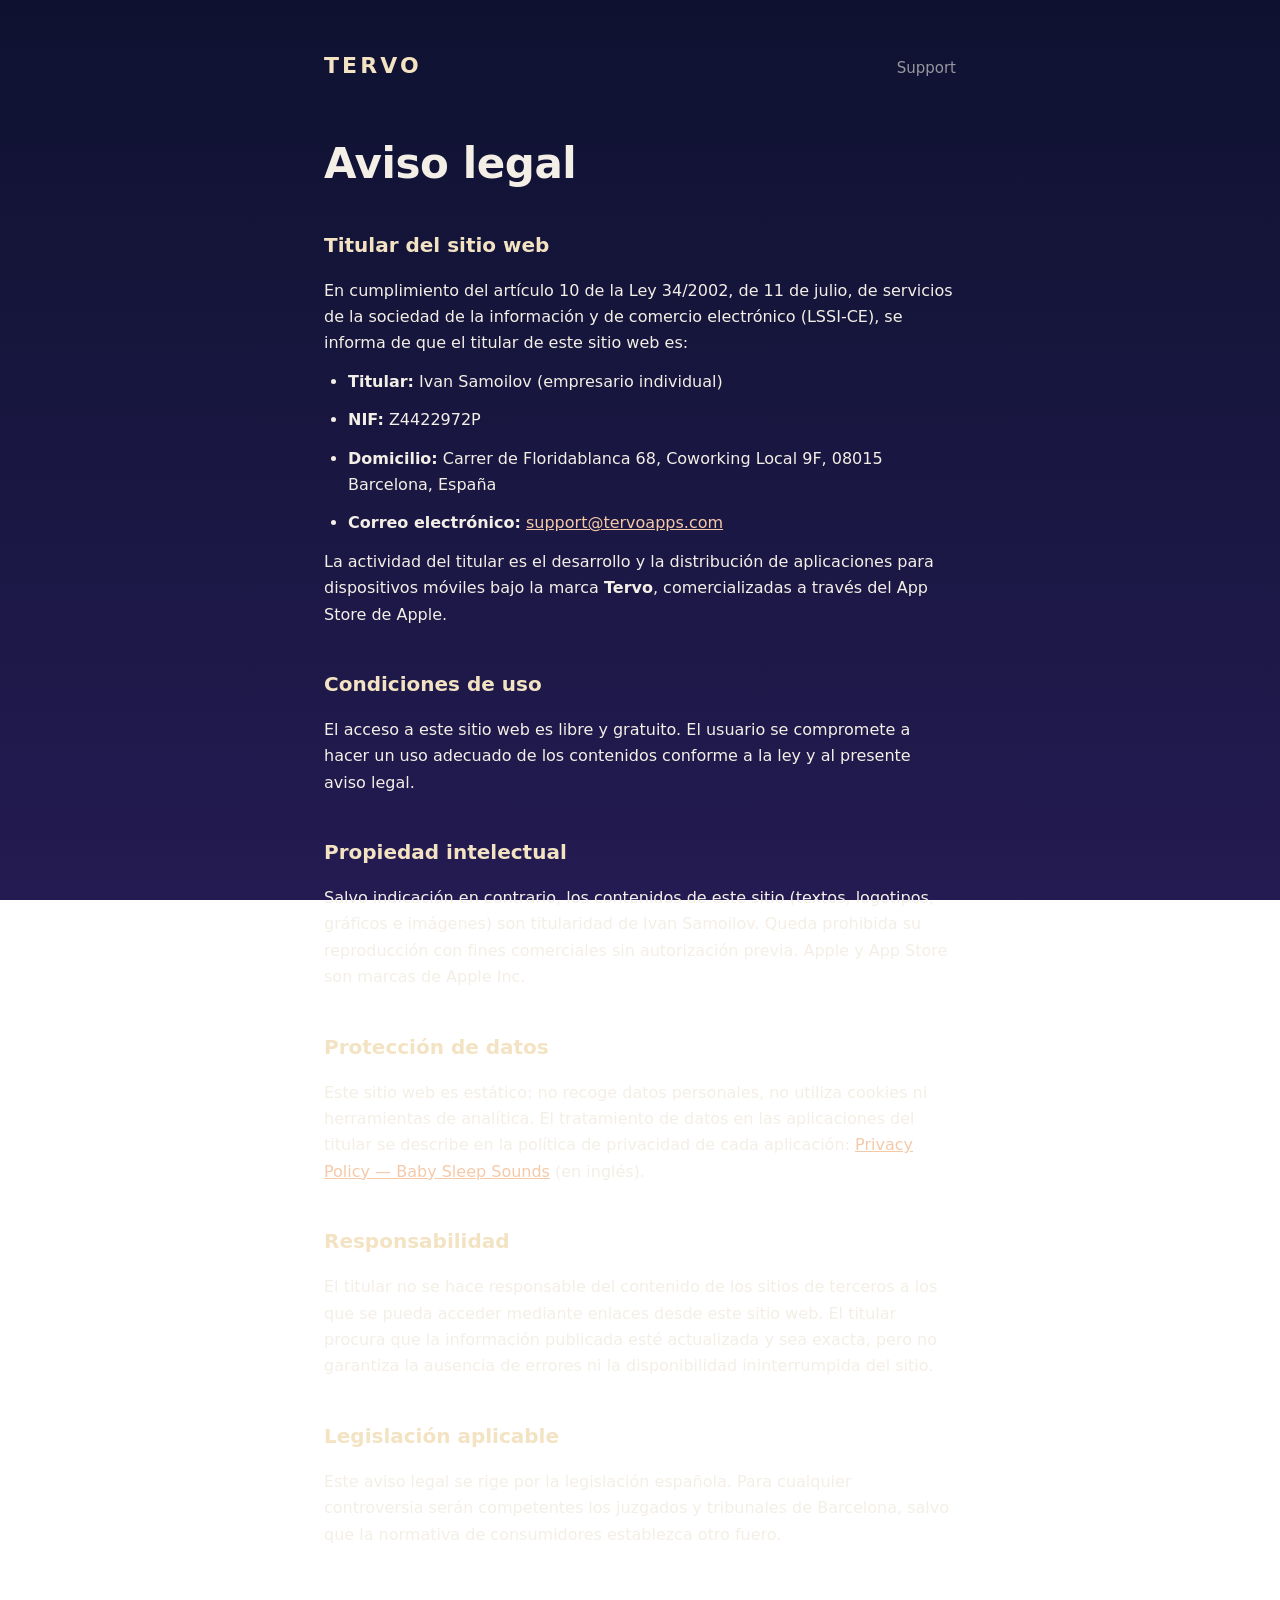
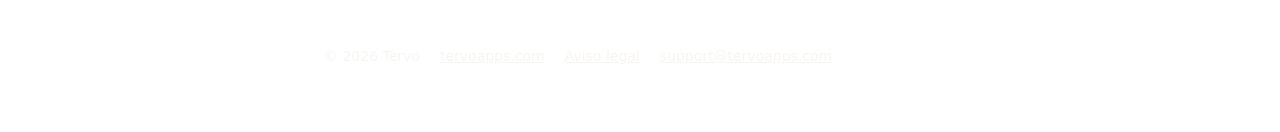
==== aviso-legal/index.html @ 7933a8a1 "Aviso legal (LSSI art. 10): titular, NIE, Sant Antoni address; footer links Co-Authored-By: Claude F" ====
<!doctype html>
<html lang="es">
<head>
    <meta charset="utf-8">
    <meta name="viewport" content="width=device-width, initial-scale=1">
    <title>Aviso legal — Tervo</title>
    <meta name="description" content="Aviso legal de tervoapps.com (Tervo), en cumplimiento del art. 10 de la LSSI-CE.">
    <link rel="stylesheet" href="/assets/style.css">
    <link rel="icon" type="image/png" href="/assets/favicon.png">
    <link rel="apple-touch-icon" href="/assets/apple-touch-icon.png">
</head>
<body>
    <div class="page privacy">
        <header class="site">
            <a class="wordmark" href="/">TERVO</a>
            <nav>
                <a href="/#support">Support</a>
            </nav>
        </header>

        <main>
            <h1>Aviso legal</h1>

            <h2>Titular del sitio web</h2>
            <p>En cumplimiento del artículo 10 de la Ley 34/2002, de 11 de julio, de
            servicios de la sociedad de la información y de comercio electrónico
            (LSSI-CE), se informa de que el titular de este sitio web es:</p>
            <ul>
                <li><strong>Titular:</strong> Ivan Samoilov (empresario individual)</li>
                <li><strong>NIF:</strong> Z4422972P</li>
                <li><strong>Domicilio:</strong> Carrer de Floridablanca 68, Coworking
                Local 9F, 08015 Barcelona, España</li>
                <li><strong>Correo electrónico:</strong>
                <a href="mailto:support@tervoapps.com">support@tervoapps.com</a></li>
            </ul>
            <p>La actividad del titular es el desarrollo y la distribución de
            aplicaciones para dispositivos móviles bajo la marca <strong>Tervo</strong>,
            comercializadas a través del App Store de Apple.</p>

            <h2>Condiciones de uso</h2>
            <p>El acceso a este sitio web es libre y gratuito. El usuario se compromete
            a hacer un uso adecuado de los contenidos conforme a la ley y al presente
            aviso legal.</p>

            <h2>Propiedad intelectual</h2>
            <p>Salvo indicación en contrario, los contenidos de este sitio (textos,
            logotipos, gráficos e imágenes) son titularidad de Ivan Samoilov. Queda
            prohibida su reproducción con fines comerciales sin autorización previa.
            Apple y App Store son marcas de Apple Inc.</p>

            <h2>Protección de datos</h2>
            <p>Este sitio web es estático: no recoge datos personales, no utiliza
            cookies ni herramientas de analítica. El tratamiento de datos en las
            aplicaciones del titular se describe en la política de privacidad de cada
            aplicación: <a href="/babysleepsounds/privacy/">Privacy Policy — Baby Sleep
            Sounds</a> (en inglés).</p>

            <h2>Responsabilidad</h2>
            <p>El titular no se hace responsable del contenido de los sitios de
            terceros a los que se pueda acceder mediante enlaces desde este sitio web.
            El titular procura que la información publicada esté actualizada y sea
            exacta, pero no garantiza la ausencia de errores ni la disponibilidad
            ininterrumpida del sitio.</p>

            <h2>Legislación aplicable</h2>
            <p>Este aviso legal se rige por la legislación española. Para cualquier
            controversia serán competentes los juzgados y tribunales de Barcelona,
            salvo que la normativa de consumidores establezca otro fuero.</p>
        </main>

        <footer>
            <span>© 2026 Tervo</span>
            <a href="/">tervoapps.com</a>
            <a href="/aviso-legal/">Aviso legal</a>
            <a href="mailto:support@tervoapps.com">support@tervoapps.com</a>
        </footer>
    </div>
</body>
</html>
---- assets/style.css ----
:root {
    --night-top: #0e1230;
    --night-bottom: #241b52;
    --surface: rgba(255, 255, 255, 0.07);
    --surface-border: rgba(255, 255, 255, 0.1);
    --text: #f4efe6;
    --text-secondary: rgba(244, 239, 230, 0.6);
    --peach: #f5c9a8;
    --lavender: #c9b8f0;
    --moon: #f3e3c2;
    --radius-card: 20px;
    --radius-control: 16px;
}

* {
    margin: 0;
    padding: 0;
    box-sizing: border-box;
}

html {
    -webkit-text-size-adjust: 100%;
}

body {
    font-family: ui-rounded, -apple-system, "SF Pro Rounded", system-ui, "Segoe UI", sans-serif;
    background: linear-gradient(180deg, var(--night-top) 0%, var(--night-bottom) 100%);
    background-attachment: fixed;
    color: var(--text);
    line-height: 1.65;
    min-height: 100vh;
}

.page {
    max-width: 680px;
    margin: 0 auto;
    padding: 48px 24px 64px;
}

header.site {
    display: flex;
    align-items: baseline;
    justify-content: space-between;
    margin-bottom: 56px;
}

.wordmark {
    font-size: 22px;
    font-weight: 800;
    letter-spacing: 0.14em;
    color: var(--moon);
    text-decoration: none;
}

header.site nav a {
    color: var(--text-secondary);
    text-decoration: none;
    font-size: 15px;
    margin-left: 20px;
}

header.site nav a:hover {
    color: var(--peach);
}

h1 {
    font-size: clamp(30px, 6vw, 42px);
    font-weight: 800;
    line-height: 1.15;
    letter-spacing: -0.01em;
    margin-bottom: 16px;
}

.lede {
    color: var(--text-secondary);
    font-size: 18px;
    max-width: 46ch;
}

section {
    margin-top: 56px;
}

h2 {
    font-size: 22px;
    font-weight: 700;
    margin-bottom: 16px;
    color: var(--moon);
}

.privacy h2 {
    margin-top: 40px;
    font-size: 20px;
}

.privacy p,
.privacy li {
    margin-bottom: 12px;
    color: var(--text);
}

.privacy ul {
    padding-left: 24px;
    margin-bottom: 12px;
}

.updated {
    color: var(--text-secondary);
    font-size: 15px;
    margin-bottom: 28px;
}

a {
    color: var(--peach);
}

a:hover {
    color: var(--moon);
}

.app-card {
    display: flex;
    gap: 20px;
    align-items: center;
    background: var(--surface);
    border: 1px solid var(--surface-border);
    border-radius: var(--radius-card);
    padding: 24px;
}

.app-card img {
    width: 96px;
    height: 96px;
    border-radius: 22px;
    flex-shrink: 0;
}

.app-card .name {
    font-size: 19px;
    font-weight: 700;
    margin-bottom: 4px;
}

.app-card .blurb {
    color: var(--text-secondary);
    font-size: 15.5px;
    margin-bottom: 10px;
}

.badge-soon {
    display: inline-block;
    font-size: 12.5px;
    font-weight: 700;
    letter-spacing: 0.04em;
    color: var(--night-top);
    background: var(--peach);
    border-radius: 999px;
    padding: 4px 12px;
}

.support-box {
    background: var(--surface);
    border: 1px solid var(--surface-border);
    border-radius: var(--radius-card);
    padding: 24px;
}

.support-box p {
    margin-bottom: 8px;
}

.support-box .email {
    font-size: 20px;
    font-weight: 700;
}

footer {
    margin-top: 72px;
    padding-top: 24px;
    border-top: 1px solid var(--surface-border);
    color: var(--text-secondary);
    font-size: 14px;
    display: flex;
    flex-wrap: wrap;
    gap: 8px 20px;
}

footer a {
    color: var(--text-secondary);
}

footer a:hover {
    color: var(--peach);
}

@media (max-width: 480px) {
    .app-card {
        flex-direction: column;
        align-items: flex-start;
    }
}
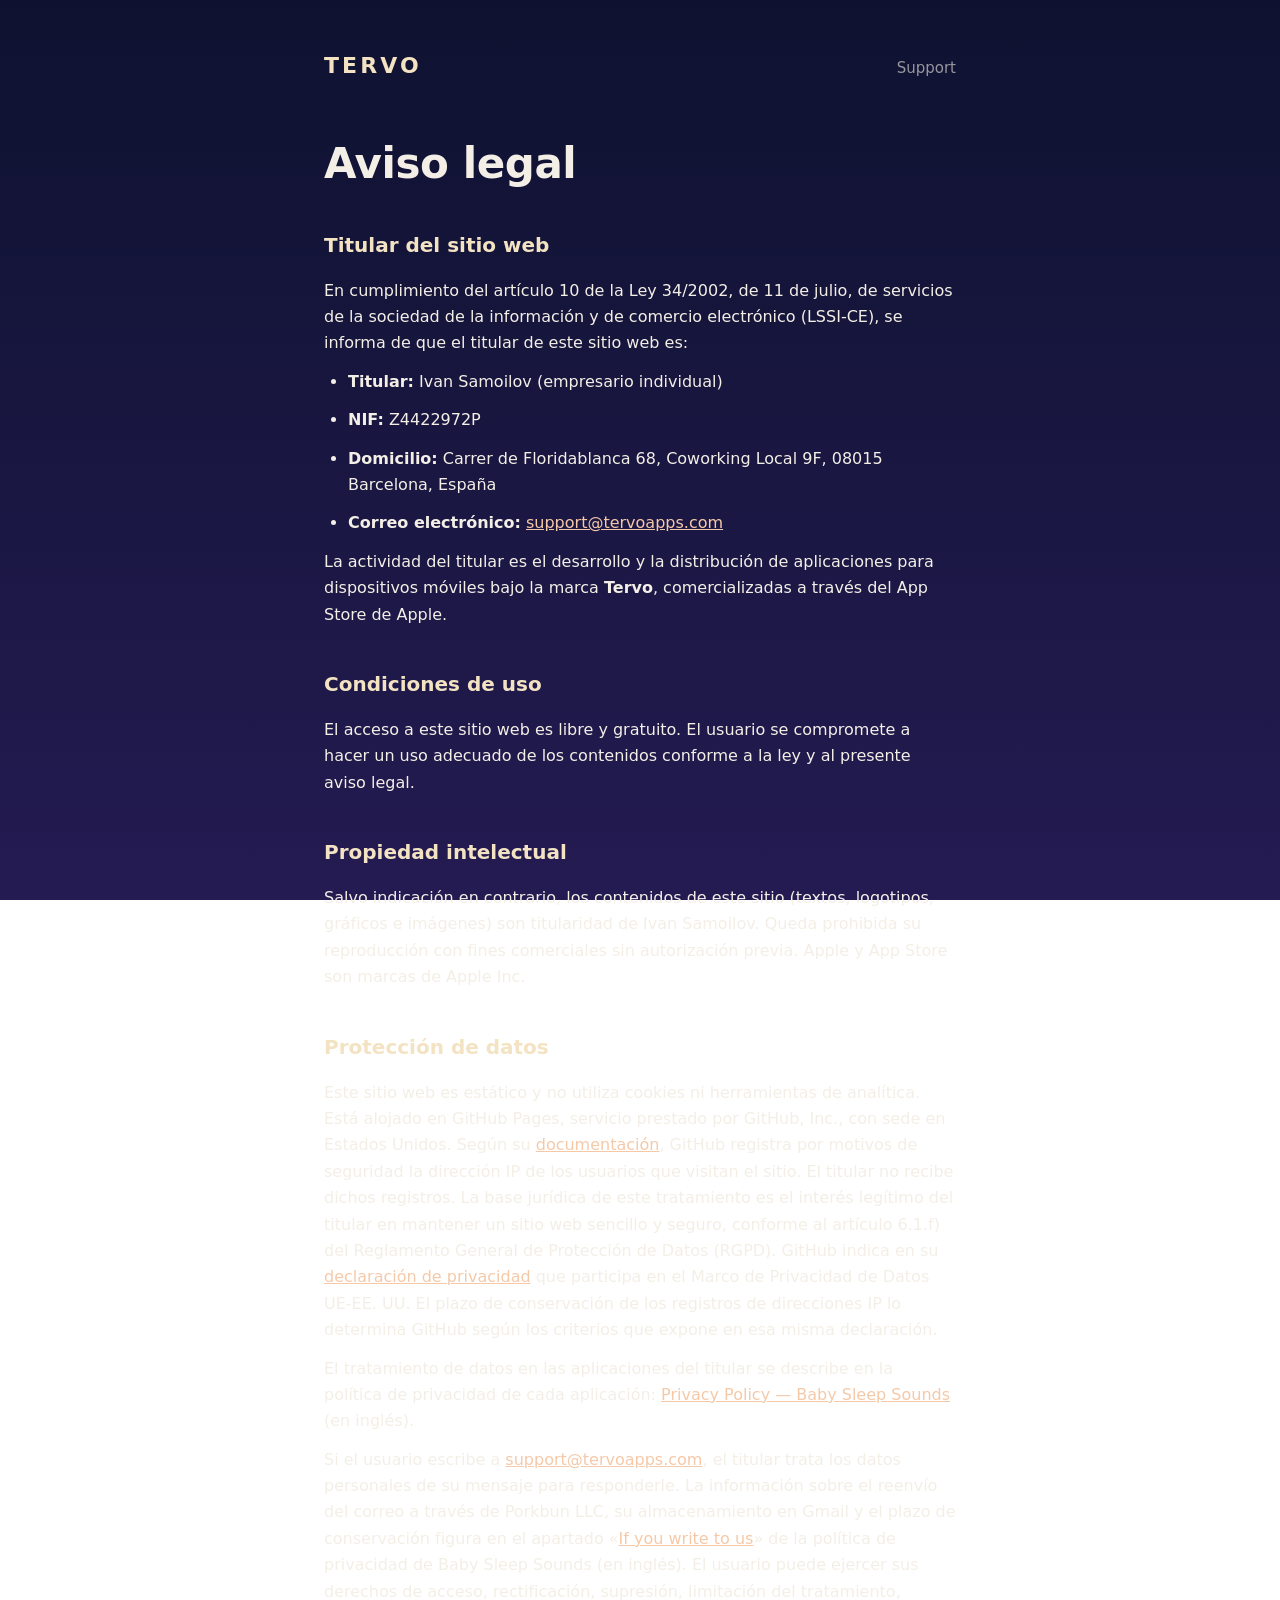
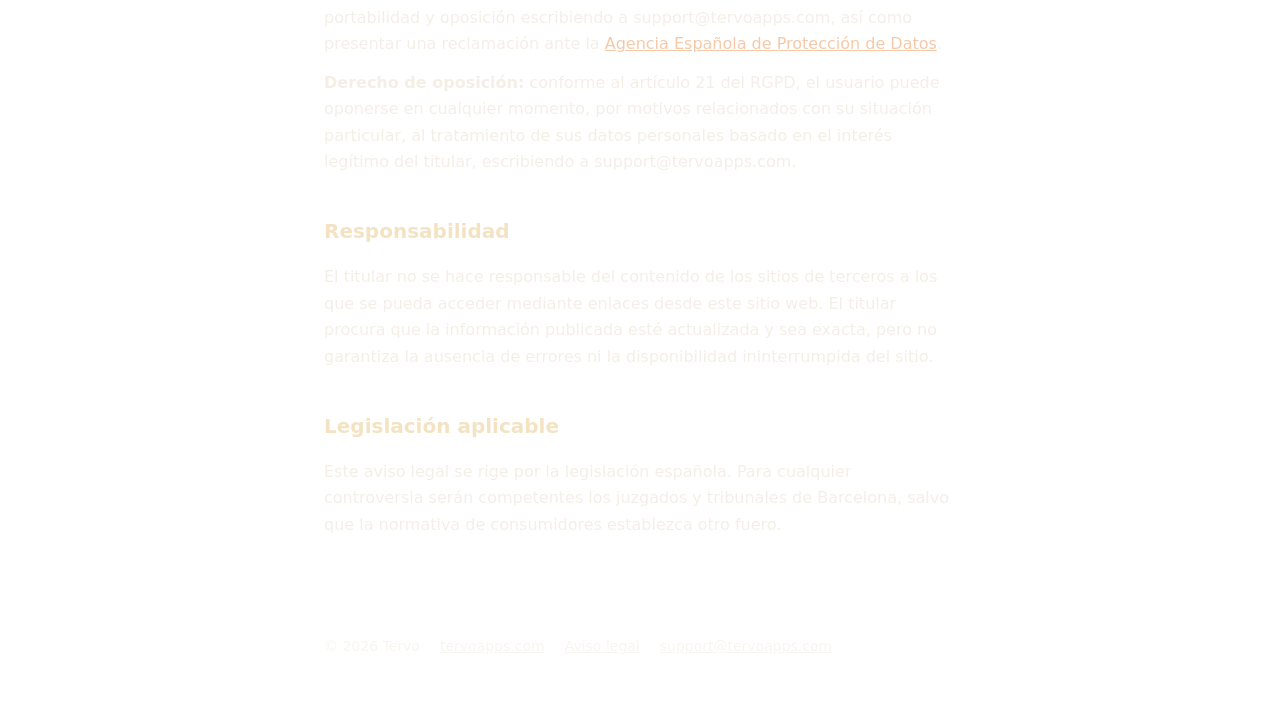
==== commit b5fbe811: "Legal notice and Baby Sleep Sounds policy: website hosting, support email, rights Aviso legal: the d" ====
--- a/aviso-legal/index.html
+++ b/aviso-legal/index.html
@@ -49,11 +49,38 @@
             Apple y App Store son marcas de Apple Inc.</p>
 
             <h2>Protección de datos</h2>
-            <p>Este sitio web es estático: no recoge datos personales, no utiliza
-            cookies ni herramientas de analítica. El tratamiento de datos en las
+            <p>Este sitio web es estático y no utiliza cookies ni herramientas de
+            analítica. Está alojado en GitHub Pages, servicio prestado por GitHub, Inc., con
+            sede en Estados Unidos. Según su
+            <a href="https://docs.github.com/es/pages/getting-started-with-github-pages/what-is-github-pages">documentación</a>,
+            GitHub registra por motivos de seguridad la dirección IP de los usuarios que
+            visitan el sitio. El titular no recibe dichos registros. La base jurídica de este
+            tratamiento es el interés legítimo del titular en mantener un sitio web sencillo y
+            seguro, conforme al artículo&nbsp;6.1.f) del Reglamento General de Protección de
+            Datos (RGPD). GitHub indica en su
+            <a href="https://docs.github.com/es/site-policy/privacy-policies/github-general-privacy-statement">declaración de privacidad</a>
+            que participa en el Marco de Privacidad de Datos UE-EE.&nbsp;UU. El plazo de
+            conservación de los registros de direcciones IP lo determina GitHub según los
+            criterios que expone en esa misma declaración.</p>
+            <p>El tratamiento de datos en las
             aplicaciones del titular se describe en la política de privacidad de cada
             aplicación: <a href="/babysleepsounds/privacy/">Privacy Policy — Baby Sleep
             Sounds</a> (en inglés).</p>
+            <p>Si el usuario escribe a
+            <a href="mailto:support@tervoapps.com">support@tervoapps.com</a>, el titular trata
+            los datos personales de su mensaje para responderle. La información sobre el
+            reenvío del correo a través de Porkbun LLC, su almacenamiento en Gmail y el plazo
+            de conservación figura en el apartado
+            «<a href="/babysleepsounds/privacy/#contact-us">If you write to us</a>» de la
+            política de privacidad de Baby Sleep Sounds (en inglés). El usuario puede ejercer
+            sus derechos de acceso, rectificación, supresión, limitación del tratamiento,
+            portabilidad y oposición escribiendo a support@tervoapps.com, así como presentar
+            una reclamación ante la
+            <a href="https://www.aepd.es/">Agencia Española de Protección de Datos</a>.</p>
+            <p><strong>Derecho de oposición:</strong> conforme al artículo&nbsp;21 del RGPD, el
+            usuario puede oponerse en cualquier momento, por motivos relacionados con su
+            situación particular, al tratamiento de sus datos personales basado en el interés
+            legítimo del titular, escribiendo a support@tervoapps.com.</p>
 
             <h2>Responsabilidad</h2>
             <p>El titular no se hace responsable del contenido de los sitios de
--- a/assets/style.css
+++ b/assets/style.css
@@ -158,6 +158,22 @@
     padding: 4px 12px;
 }
 
+.badge-store {
+    display: inline-block;
+    font-size: 12.5px;
+    font-weight: 700;
+    letter-spacing: 0.04em;
+    color: var(--night-top);
+    background: var(--peach);
+    border-radius: 999px;
+    padding: 4px 12px;
+    text-decoration: none;
+}
+
+.badge-store:hover {
+    filter: brightness(1.08);
+}
+
 .support-box {
     background: var(--surface);
     border: 1px solid var(--surface-border);
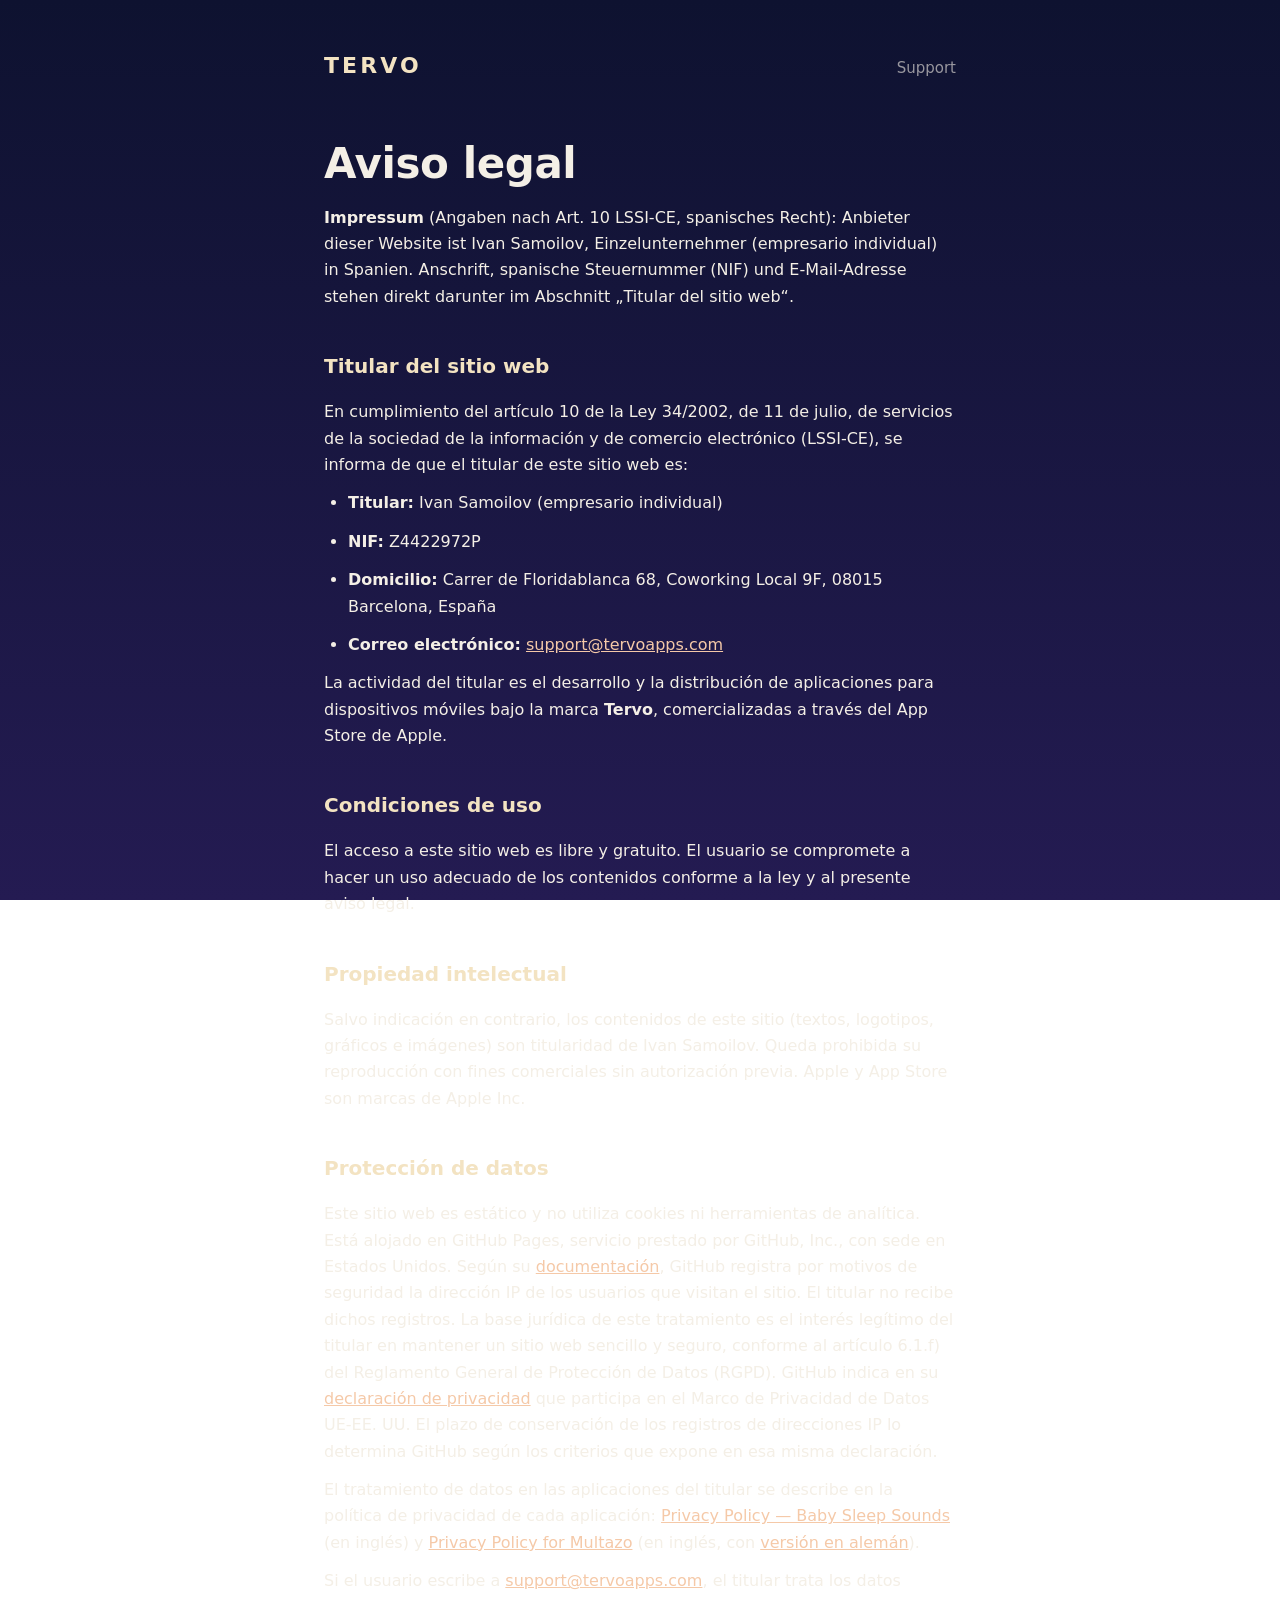
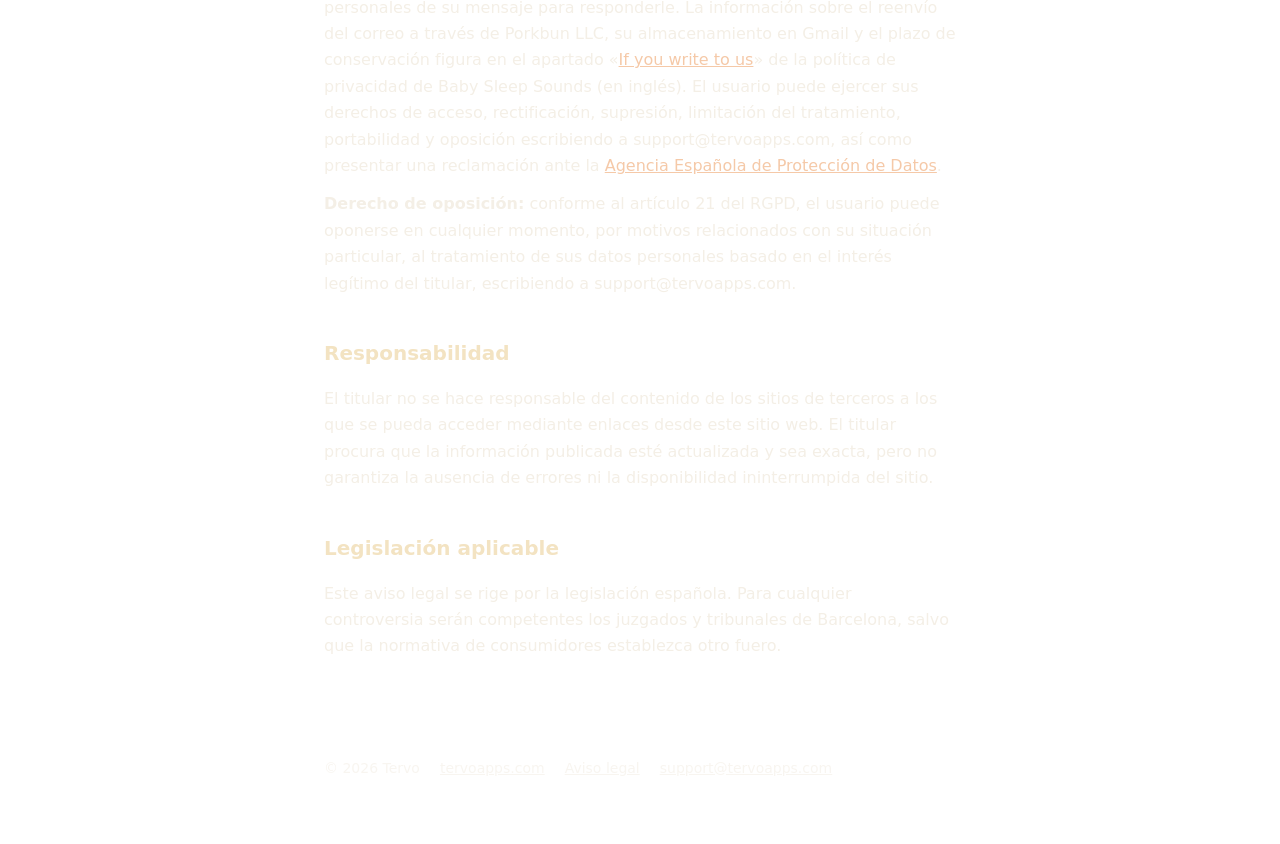
==== commit 05271ef6: "Aviso legal: German Impressum line; list the Multazo privacy policy A German line under the heading " ====
--- a/aviso-legal/index.html
+++ b/aviso-legal/index.html
@@ -20,6 +20,11 @@
 
         <main>
             <h1>Aviso legal</h1>
+            <p lang="de"><strong>Impressum</strong> (Angaben nach Art. 10 LSSI-CE, spanisches
+            Recht): Anbieter dieser Website ist Ivan Samoilov, Einzelunternehmer
+            (<span lang="es">empresario individual</span>) in Spanien. Anschrift, spanische
+            Steuernummer (NIF) und E-Mail-Adresse stehen direkt darunter im Abschnitt
+            „<span lang="es">Titular del sitio web</span>“.</p>
 
             <h2>Titular del sitio web</h2>
             <p>En cumplimiento del artículo 10 de la Ley 34/2002, de 11 de julio, de
@@ -65,7 +70,9 @@
             <p>El tratamiento de datos en las
             aplicaciones del titular se describe en la política de privacidad de cada
             aplicación: <a href="/babysleepsounds/privacy/">Privacy Policy — Baby Sleep
-            Sounds</a> (en inglés).</p>
+            Sounds</a> (en inglés) y <a href="/multazo/privacy/">Privacy Policy for
+            Multazo</a> (en inglés, con <a href="/multazo/privacy/de/" hreflang="de">versión en
+            alemán</a>).</p>
             <p>Si el usuario escribe a
             <a href="mailto:support@tervoapps.com">support@tervoapps.com</a>, el titular trata
             los datos personales de su mensaje para responderle. La información sobre el
